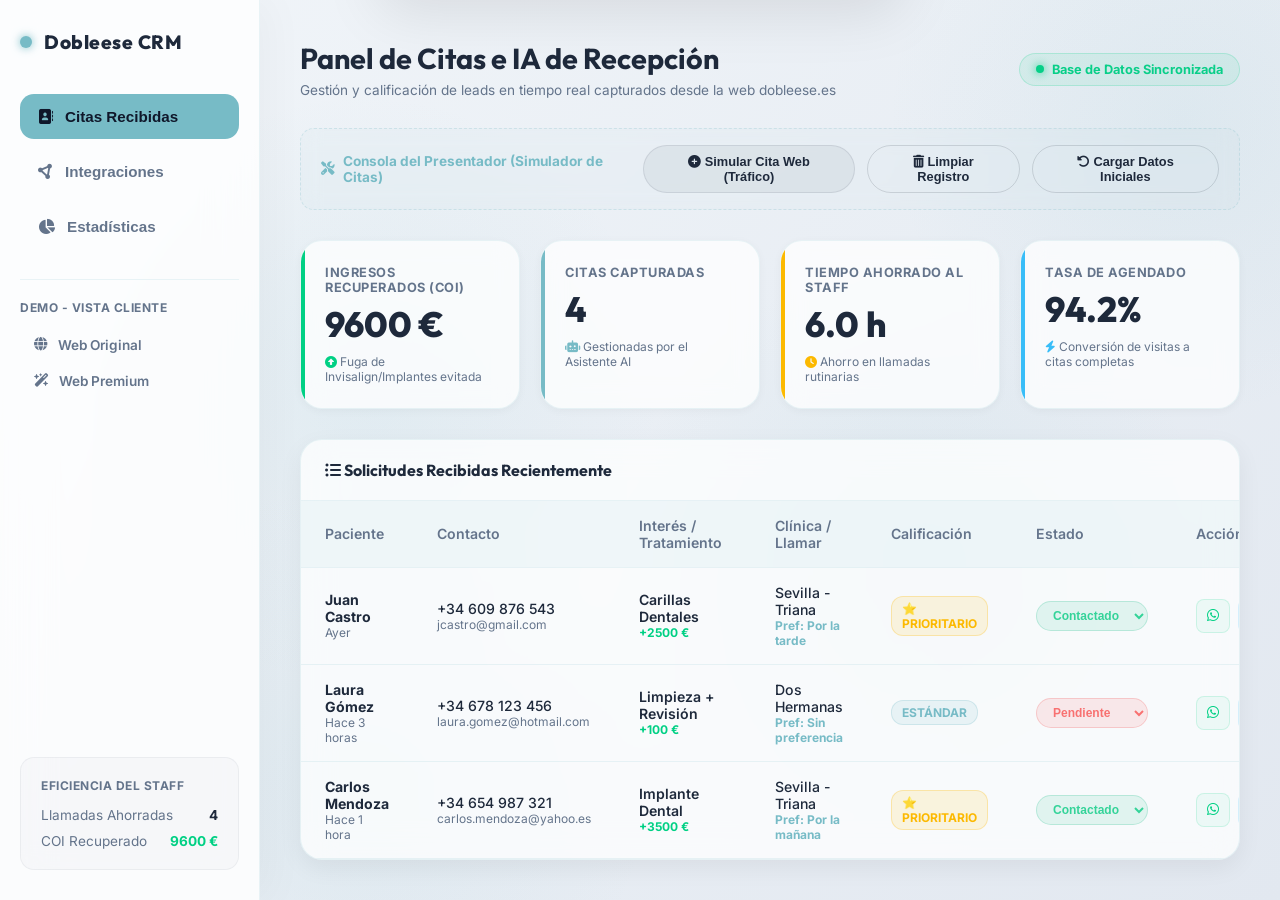
==== crm.html @ 1994ff89 "Initial commit - Dobleese Demo Scheduler" ====
<!DOCTYPE html>
<html lang="es">
<head>
    <meta charset="UTF-8">
    <meta name="viewport" content="width=device-width, initial-scale=1.0">
    <title>Dobleese CRM - Panel de Recepción y Control de Citas</title>
    <!-- FontAwesome para Iconos -->
    <link rel="stylesheet" href="https://cdnjs.cloudflare.com/ajax/libs/font-awesome/6.4.0/css/all.min.css">
    <link rel="stylesheet" href="styles_crm.css">
</head>
<body>
    <!-- Glow backgrounds for the dashboard -->
    <div class="glow-bg" style="top: 10%; left: 5%;"></div>
    <div class="glow-bg" style="bottom: 5%; right: 5%;"></div>

    <!-- ===================================================================
         BARRA LATERAL (Sidebar)
         =================================================================== -->
    <aside class="crm-sidebar">
        <div>
            <div class="sidebar-logo">
                <div class="logo-dot"></div>
                <span>Dobleese CRM</span>
            </div>
            
            <div class="sidebar-menu">
                <button class="menu-item active">
                    <i class="fa-solid fa-address-book"></i> Citas Recibidas
                </button>
                <button class="menu-item" onclick="alert('Funcionalidad de configuración e integración disponible en la versión comercial final.')">
                    <i class="fa-solid fa-circle-nodes"></i> Integraciones
                </button>
                <button class="menu-item" onclick="alert('Funcionalidad de analítica avanzada disponible en la versión comercial final.')">
                    <i class="fa-solid fa-chart-pie"></i> Estadísticas
                </button>
            </div>

            <!-- DEMO VIEWS MENU -->
            <div class="sidebar-demo-sec">
                <div class="sidebar-demo-title">Demo - Vista Cliente</div>
                <a href="index.html" target="_blank" class="demo-link-item">
                    <i class="fa-solid fa-globe"></i> Web Original
                </a>
                <a href="index_mejorado.html" target="_blank" class="demo-link-item">
                    <i class="fa-solid fa-wand-magic-sparkles"></i> Web Premium
                </a>
            </div>
        </div>

        <div class="sidebar-box">
            <div class="sidebar-box-title">Eficiencia del Staff</div>
            <div class="sidebar-stat">
                <span>Llamadas Ahorradas</span>
                <strong id="sidebar-calls-saved">0</strong>
            </div>
            <div class="sidebar-stat">
                <span>COI Recuperado</span>
                <strong id="sidebar-coi-saved" style="color: var(--crm-success);">0 €</strong>
            </div>
        </div>
    </aside>

    <!-- ===================================================================
         CUERPO PRINCIPAL (Main Dashboard)
         =================================================================== -->
    <main class="crm-main">
        <div class="glow-bg" style="top: -20%; right: -20%;"></div>
        <div class="glow-bg" style="bottom: -20%; left: -20%;"></div>
        
        <!-- Cabecera -->
        <div class="crm-header">
            <div class="crm-header-title">
                <h1>Panel de Citas e IA de Recepción</h1>
                <p>Gestión y calificación de leads en tiempo real capturados desde la web dobleese.es</p>
            </div>
            
            <div class="crm-status-pill">
                <div class="pulse-dot"></div>
                <span>Base de Datos Sincronizada</span>
            </div>
        </div>

        <!-- Consola del Presentador (Simulador de Tráfico) -->
        <div class="sim-console">
            <div class="sim-console-title">
                <i class="fa-solid fa-screwdriver-wrench"></i> Consola del Presentador (Simulador de Citas)
            </div>
            <div class="sim-btn-group">
                <button class="sim-btn" id="btn-sim-lead"><i class="fa-solid fa-circle-plus"></i> Simular Cita Web (Tráfico)</button>
                <button class="sim-btn clear" id="btn-sim-clear"><i class="fa-solid fa-trash-can"></i> Limpiar Registro</button>
                <button class="sim-btn clear" id="btn-sim-reset-stats"><i class="fa-solid fa-rotate-left"></i> Cargar Datos Iniciales</button>
            </div>
        </div>

        <!-- Fila de Tarjetas de Indicadores (KPIs) -->
        <div class="kpi-row">
            <div class="kpi-box revenue">
                <div class="kpi-label">Ingresos Recuperados (COI)</div>
                <div class="kpi-number" id="kpi-revenue">0 €</div>
                <div class="kpi-desc"><i class="fa-solid fa-circle-up" style="color:var(--crm-success);"></i> Fuga de Invisalign/Implantes evitada</div>
            </div>
            <div class="kpi-box leads">
                <div class="kpi-label">Citas Capturadas</div>
                <div class="kpi-number" id="kpi-leads-count">0</div>
                <div class="kpi-desc"><i class="fa-solid fa-robot" style="color:var(--crm-primary);"></i> Gestionadas por el Asistente AI</div>
            </div>
            <div class="kpi-box hours">
                <div class="kpi-label">Tiempo Ahorrado al Staff</div>
                <div class="kpi-number" id="kpi-hours-saved">0 h</div>
                <div class="kpi-desc"><i class="fa-solid fa-clock" style="color:var(--crm-warning);"></i> Ahorro en llamadas rutinarias</div>
            </div>
            <div class="kpi-box conv">
                <div class="kpi-label">Tasa de Agendado</div>
                <div class="kpi-number" id="kpi-conv-rate">94.2%</div>
                <div class="kpi-desc"><i class="fa-solid fa-bolt" style="color:var(--crm-info);"></i> Conversión de visitas a citas completas</div>
            </div>
        </div>

        <!-- Tabla de Leads -->
        <div class="panel-card">
            <div class="table-header-row">
                <div class="table-header-title"><i class="fa-solid fa-list-ul"></i> Solicitudes Recibidas Recientemente</div>
            </div>
            
            <table class="crm-table">
                <thead>
                    <tr>
                        <th>Paciente</th>
                        <th>Contacto</th>
                        <th>Interés / Tratamiento</th>
                        <th>Clínica / Llamar</th>
                        <th>Calificación</th>
                        <th>Estado</th>
                        <th>Acción Rápida</th>
                    </tr>
                </thead>
                <tbody id="leads-table-body">
                    <!-- Los leads se inyectan dinámicamente -->
                </tbody>
            </table>
        </div>
    </main>

    <!-- Toast de Notificación Flotante -->
    <div class="crm-toast" id="crm-toast-banner">
        <div class="toast-icon">
            <i class="fa-solid fa-bell"></i>
        </div>
        <div class="toast-content">
            <div class="toast-title" id="toast-title">Cita Prioritaria Capturada</div>
            <div class="toast-desc" id="toast-desc">María García ha solicitado Invisalign en Sevilla - Triana</div>
        </div>
        <div class="toast-value" id="toast-value">+3.500 €</div>
    </div>

    <!-- Lógica del CRM -->
    <script>
        // Datos iniciales de simulación
        const INITIAL_LEADS = [
            {
                id: "lead_1",
                name: "María García",
                phone: "+34 612 345 678",
                email: "maria.garcia@gmail.com",
                treatment: "Invisalign (Ortodoncia)",
                value: 3500,
                location: "Sevilla - Triana",
                timePref: "Por la tarde",
                isPrioritary: true,
                date: "Hace 10 min",
                status: "Pendiente"
            },
            {
                id: "lead_2",
                name: "Carlos Mendoza",
                phone: "+34 654 987 321",
                email: "carlos.mendoza@yahoo.es",
                treatment: "Implante Dental",
                value: 3500,
                location: "Sevilla - Triana",
                timePref: "Por la mañana",
                isPrioritary: true,
                date: "Hace 1 hora",
                status: "Contactado"
            },
            {
                id: "lead_3",
                name: "Laura Gómez",
                phone: "+34 678 123 456",
                email: "laura.gomez@hotmail.com",
                treatment: "Limpieza + Revisión",
                value: 100,
                location: "Dos Hermanas",
                timePref: "Sin preferencia",
                isPrioritary: false,
                date: "Hace 3 horas",
                status: "Pendiente"
            },
            {
                id: "lead_4",
                name: "Juan Castro",
                phone: "+34 609 876 543",
                email: "jcastro@gmail.com",
                treatment: "Carillas Dentales",
                value: 2500,
                location: "Sevilla - Triana",
                timePref: "Por la tarde",
                isPrioritary: true,
                date: "Ayer",
                status: "Contactado"
            }
        ];

        let state = {
            leads: [],
            stats: { revenue: 0, leadsCount: 0, hoursSaved: 0.0 }
        };

        // Audio chime (Web Audio API)
        function playNotificationSound() {
            try {
                const ctx = new (window.AudioContext || window.webkitAudioContext)();
                const osc = ctx.createOscillator();
                const gain = ctx.createGain();
                osc.connect(gain);
                gain.connect(ctx.destination);
                
                osc.type = 'sine';
                osc.frequency.setValueAtTime(587.33, ctx.currentTime); // D5
                gain.gain.setValueAtTime(0.08, ctx.currentTime);
                osc.start(ctx.currentTime);
                osc.frequency.setValueAtTime(783.99, ctx.currentTime + 0.1); // G5
                osc.stop(ctx.currentTime + 0.35);
            } catch (e) {
                console.log("AudioContext bloqueado:", e);
            }
        }

        // Cargar datos
        function loadData() {
            const saved = localStorage.getItem("dobleese_leads");
            if (saved) {
                state.leads = JSON.parse(saved);
            } else {
                state.leads = [...INITIAL_LEADS];
                localStorage.setItem("dobleese_leads", JSON.stringify(state.leads));
            }
            calculateStats();
        }

        function calculateStats() {
            let revenue = 0;
            let leadsCount = state.leads.length;
            let hoursSaved = leadsCount * 1.5;
            state.leads.forEach(l => { revenue += l.value; });

            state.stats = { revenue, leadsCount, hoursSaved };
            renderDashboard();
        }

        // Renderizado de tabla y KPIs
        function renderDashboard() {
            const revenueFormatted = new Intl.NumberFormat("es-ES", { style: "currency", currency: "EUR", maximumFractionDigits: 0 }).format(state.stats.revenue);
            
            document.getElementById("kpi-revenue").innerText = revenueFormatted;
            document.getElementById("kpi-leads-count").innerText = state.stats.leadsCount;
            document.getElementById("kpi-hours-saved").innerText = state.stats.hoursSaved.toFixed(1) + " h";
            
            document.getElementById("sidebar-calls-saved").innerText = state.stats.leadsCount;
            document.getElementById("sidebar-coi-saved").innerText = revenueFormatted;

            const tbody = document.getElementById("leads-table-body");
            tbody.innerHTML = "";

            if (state.leads.length === 0) {
                tbody.innerHTML = `
                    <tr>
                        <td colspan="7" style="text-align: center; color: var(--crm-text-muted); padding: 50px;">
                            <i class="fa-solid fa-folder-open" style="font-size: 2.5rem; margin-bottom: 12px; display: block; color: var(--crm-text-muted);"></i>
                            No hay leads registrados aún. Completa el flujo de chat en la web para sincronizar.
                        </td>
                    </tr>
                `;
                return;
            }

            [...state.leads].reverse().forEach(lead => {
                const tr = document.createElement("tr");
                const qualClass = lead.isPrioritary ? "gold" : "standard";
                const qualText = lead.isPrioritary ? "⭐ Prioritario" : "Estándar";
                
                // Clases de estado
                const statusClass = lead.status.toLowerCase() === "contactado" ? "contactado" : "pendiente";

                tr.innerHTML = `
                    <td>
                        <div style="font-weight: 700; color: var(--crm-text-white);">${lead.name}</div>
                        <div style="font-size: 0.75rem; color: var(--crm-text-muted);">${lead.date}</div>
                    </td>
                    <td>
                        <div style="font-weight: 500;">${lead.phone}</div>
                        <div style="font-size: 0.75rem; color: var(--crm-text-muted);">${lead.email}</div>
                    </td>
                    <td>
                        <div style="font-weight: 600; color: var(--crm-text-white);">${lead.treatment}</div>
                        <div style="font-size: 0.75rem; color: var(--crm-success); font-weight: 700;">+${lead.value} €</div>
                    </td>
                    <td>
                        <div style="font-weight: 500;">${lead.location}</div>
                        <div style="font-size: 0.75rem; color: var(--crm-primary); font-weight: 700;">Pref: ${lead.timePref}</div>
                    </td>
                    <td>
                        <span class="priority-tag ${qualClass}">${qualText}</span>
                    </td>
                    <td>
                        <select class="status-badge ${statusClass}" onchange="changeLeadStatus('${lead.id}', this)">
                            <option value="Pendiente" ${lead.status === 'Pendiente' ? 'selected' : ''}>Pendiente</option>
                            <option value="Contactado" ${lead.status === 'Contactado' ? 'selected' : ''}>Contactado</option>
                        </select>
                    </td>
                    <td>
                        <div class="action-group">
                            <button class="crm-btn-action whatsapp" title="Contactar por WhatsApp" onclick="contactWhatsApp('${lead.phone}', '${lead.name}', '${lead.treatment}', '${lead.location}')">
                                <i class="fa-brands fa-whatsapp"></i>
                            </button>
                            <button class="crm-btn-action gmail" title="Enviar Correo de Cita" onclick="contactGmail('${lead.email}', '${lead.name}', '${lead.treatment}', '${lead.location}')">
                                <i class="fa-regular fa-envelope"></i>
                            </button>
                            <button class="crm-btn-action delete" title="Eliminar Lead" onclick="deleteLead('${lead.id}')">
                                <i class="fa-regular fa-trash-can"></i>
                            </button>
                        </div>
                    </td>
                `;
                tbody.appendChild(tr);
            });
        }

        // WhatsApp trigger
        window.contactWhatsApp = (phone, name, treatment, location) => {
            const rawPhone = phone.replace(/[^0-9+]/g, '');
            const text = encodeURIComponent(`Hola ${name}, te escribimos de Clínica Dental Dobleese para informarte de que hemos recibido tu solicitud de valoración de ${treatment} en nuestra clínica de ${location}. ¿Te viene bien hablar ahora para fijar tu diagnóstico gratuito?`);
            const url = `https://api.whatsapp.com/send?phone=${rawPhone}&text=${text}`;
            window.open(url, '_blank');
        };

        // Gmail trigger
        window.contactGmail = (email, name, treatment, location) => {
            const subject = encodeURIComponent(`Pre-reserva de cita: ${treatment} | Dobleese Clínica Dental`);
            const body = encodeURIComponent(`Hola ${name},\n\nHemos recibido tu solicitud de consulta para ${treatment} en Dobleese ${location}.\n\nPara agendar tu consulta y diagnóstico completo de forma totalmente gratuita, indícanos por esta vía si prefieres que te llamemos por teléfono o respóndenos indicando las horas que mejor te vengan.\n\nAtentamente,\nEquipo de Recepción de Dobleese.`);
            const url = `mailto:${email}?subject=${subject}&body=${body}`;
            window.open(url, '_blank');
        };

        // Cambiar estado de lead
        window.changeLeadStatus = (id, selectEl) => {
            const lead = state.leads.find(l => l.id === id);
            if (lead) {
                lead.status = selectEl.value;
                localStorage.setItem("dobleese_leads", JSON.stringify(state.leads));
                
                // Actualizar estilo CSS
                selectEl.className = `status-badge ${selectEl.value.toLowerCase()}`;
                
                showToastNotification(
                    "Estado Actualizado",
                    `Lead ${lead.name} marcado como ${lead.status}`,
                    "OK",
                    "var(--crm-info)"
                );
            }
        };

        // Eliminar lead
        window.deleteLead = (id) => {
            if (confirm("¿Seguro que deseas eliminar este registro?")) {
                state.leads = state.leads.filter(l => l.id !== id);
                localStorage.setItem("dobleese_leads", JSON.stringify(state.leads));
                calculateStats();
            }
        };

        // Mostrar Notificación Flotante
        function showToastNotification(title, desc, val, color) {
            const toast = document.getElementById("crm-toast-banner");
            document.getElementById("toast-title").innerText = title;
            document.getElementById("toast-desc").innerText = desc;
            
            const badge = document.getElementById("toast-value");
            badge.innerText = val;
            badge.style.backgroundColor = color;
            
            toast.classList.add("active");
            setTimeout(() => {
                toast.classList.remove("active");
            }, 4500);
        }

        // Escuchar cambios de localStorage en tiempo real (Sincronización multi-pestaña)
        window.addEventListener("storage", () => {
            const oldLength = state.leads.length;
            loadData();
            
            // Si hay un lead nuevo, emitir alerta sonora y visual
            if (state.leads.length > oldLength) {
                const newLead = state.leads[state.leads.length - 1];
                playNotificationSound();
                showToastNotification(
                    newLead.isPrioritary ? "⭐ Lead de Alta Prioridad Capturado" : "Nueva Reserva Recibida",
                    `${newLead.name} solicita ${newLead.treatment}`,
                    `+${newLead.value} €`,
                    newLead.isPrioritary ? "var(--crm-warning)" : "var(--crm-success)"
                );
            }
        });

        // Eventos de la Consola del Simulador
        document.getElementById("btn-sim-lead").addEventListener("click", () => {
            const listNames = ["Andrés Lozano", "Patricia Herrera", "Manuel Solís", "Lucía Delgado", "Alberto Marín"];
            const listTreatments = [
                { name: "Invisalign (Ortodoncia)", val: 3500, prio: true },
                { name: "Implante Dental", val: 3500, prio: true },
                { name: "Carillas Dentales", val: 2500, prio: true },
                { name: "Blanqueamiento Dental", val: 500, prio: false },
                { name: "Revisión Bucal Completa", val: 100, prio: false }
            ];
            const listLocations = ["Dos Hermanas", "Sevilla - Triana"];
            const listTime = ["Por la mañana", "Por la tarde", "Sin preferencia"];
            
            const name = listNames[Math.floor(Math.random() * listNames.length)];
            const treatmentObj = listTreatments[Math.floor(Math.random() * listTreatments.length)];
            const location = listLocations[Math.floor(Math.random() * listLocations.length)];
            const timePref = listTime[Math.floor(Math.random() * listTime.length)];
            
            const newLead = {
                id: "sim_" + Math.random().toString(36).substr(2, 9),
                name: name,
                phone: "+34 " + Math.floor(600000000 + Math.random() * 99999999),
                email: name.toLowerCase().replace(" ", ".") + "@gmail.com",
                treatment: treatmentObj.name,
                value: treatmentObj.val,
                location: location,
                timePref: timePref,
                isPrioritary: treatmentObj.prio,
                date: "Ahora mismo",
                status: "Pendiente"
            };
            
            state.leads.push(newLead);
            localStorage.setItem("dobleese_leads", JSON.stringify(state.leads));
            calculateStats();
            
            // Forzar disparo del alert y notificación en esta misma pestaña
            playNotificationSound();
            showToastNotification(
                newLead.isPrioritary ? "⭐ Lead de Alta Prioridad Capturado" : "Nueva Reserva Recibida",
                `${newLead.name} solicita ${newLead.treatment}`,
                `+${newLead.value} €`,
                newLead.isPrioritary ? "var(--crm-warning)" : "var(--crm-success)"
            );
        });

        document.getElementById("btn-sim-clear").addEventListener("click", () => {
            if (confirm("¿Quieres vaciar los leads cargados en la demo?")) {
                state.leads = [];
                localStorage.setItem("dobleese_leads", JSON.stringify(state.leads));
                calculateStats();
            }
        });

        document.getElementById("btn-sim-reset-stats").addEventListener("click", () => {
            state.leads = [...INITIAL_LEADS];
            localStorage.setItem("dobleese_leads", JSON.stringify(state.leads));
            calculateStats();
        });

        // Carga inicial
        loadData();
    </script>
</body>
</html>
---- styles_crm.css ----
/* ==========================================================================
   CRM STYLING - CLINIC RECEPTION DASHBOARD
   ========================================================================== */

@import url('https://fonts.googleapis.com/css2?family=Outfit:wght@300;400;500;600;700;800;900&family=Inter:wght@300;400;500;600;700&display=swap');

:root {
    --crm-primary: #77bbc6;
    --crm-secondary: #0f172a;       /* Dark slate */
    --crm-bg: #f1f5f9;              /* Light slate */
    --crm-card: rgba(255, 255, 255, 0.75);
    --crm-border: rgba(119, 187, 198, 0.15);
    
    --crm-text-white: #1e293b;
    --crm-text-muted: #64748b;
    
    /* Estados */
    --crm-success: #00d084;
    --crm-warning: #fcb900;
    --crm-danger: #cf2e2e;
    --crm-info: #38bdf8;
    
    --transition: all 0.35s cubic-bezier(0.4, 0, 0.2, 1);
    --radius-md: 14px;
    --radius-lg: 22px;

    /* Shadows (Lightened) */
    --shadow-sm: 0 2px 8px rgba(0, 0, 0, 0.04);
    --shadow-md: 0 8px 24px rgba(0, 0, 0, 0.06);
    --shadow-lg: 0 16px 40px rgba(0, 0, 0, 0.08);
    --shadow-xl: 0 24px 60px rgba(0, 0, 0, 0.1);
}

* {
    box-sizing: border-box;
    margin: 0;
    padding: 0;
}

body {
    font-family: 'Inter', sans-serif;
    background: linear-gradient(135deg, #f1f5f9 0%, #e2e8f0 100%);
    color: var(--crm-text-white);
    min-height: 100vh;
    display: grid;
    grid-template-columns: 260px 1fr;
    overflow: hidden;
    position: relative;
}

/* Glow Background effect */
.glow-bg {
    position: absolute;
    width: 600px;
    height: 600px;
    background: radial-gradient(circle, rgba(119, 187, 198, 0.12) 0%, transparent 70%);
    pointer-events: none;
    z-index: 0;
    opacity: 0.8;
}

/* ==========================================================================
   SIDEBAR
   ========================================================================== */

.crm-sidebar {
    background: rgba(255, 255, 255, 0.8);
    backdrop-filter: blur(25px);
    -webkit-backdrop-filter: blur(25px);
    border-right: 1px solid var(--crm-border);
    padding: 30px 20px;
    display: flex;
    flex-direction: column;
    justify-content: space-between;
    height: 100vh;
    box-shadow: 10px 0 40px rgba(0, 0, 0, 0.03);
    z-index: 10;
}

.sidebar-logo {
    display: flex;
    align-items: center;
    gap: 12px;
    font-family: 'Outfit', sans-serif;
    font-weight: 800;
    font-size: 1.2rem;
    color: var(--crm-text-white);
    margin-bottom: 40px;
    letter-spacing: 0.5px;
}

.logo-dot {
    width: 12px;
    height: 12px;
    background-color: var(--crm-primary);
    border-radius: 50%;
    box-shadow: 0 0 10px var(--crm-primary);
}

.sidebar-menu {
    display: flex;
    flex-direction: column;
    gap: 10px;
    flex: 1;
}

.menu-item {
    background: none;
    border: none;
    color: var(--crm-text-muted);
    padding: 14px 18px;
    border-radius: var(--radius-md);
    font-size: 0.95rem;
    font-weight: 600;
    cursor: pointer;
    text-align: left;
    display: flex;
    align-items: center;
    gap: 12px;
    transition: var(--transition);
}

.menu-item:hover {
    color: var(--crm-text-white);
    background-color: rgba(30, 41, 59, 0.04);
}

.menu-item.active {
    background-color: var(--crm-primary);
    color: var(--crm-secondary);
}

.sidebar-box {
    background: rgba(30, 41, 59, 0.02);
    border: 1px solid rgba(30, 41, 59, 0.05);
    padding: 20px;
    border-radius: var(--radius-md);
}

.sidebar-box-title {
    font-size: 0.75rem;
    font-weight: 700;
    text-transform: uppercase;
    color: var(--crm-text-muted);
    margin-bottom: 14px;
    letter-spacing: 0.5px;
}

.sidebar-stat {
    display: flex;
    justify-content: space-between;
    font-size: 0.85rem;
    color: var(--crm-text-muted);
    margin-bottom: 10px;
}

.sidebar-stat:last-child {
    margin-bottom: 0;
}

.sidebar-stat strong {
    color: var(--crm-text-white);
    font-weight: 700;
}

/* ==========================================================================
   MAIN DASHBOARD CONTENT
   ========================================================================== */

.crm-main {
    padding: 40px;
    overflow-y: auto;
    overflow-x: hidden;
    display: flex;
    flex-direction: column;
    height: 100vh;
    position: relative;
    z-index: 1;
}

/* Header */
.crm-header {
    display: flex;
    justify-content: space-between;
    align-items: center;
    margin-bottom: 30px;
}

.crm-header-title h1 {
    font-size: 1.8rem;
    font-weight: 700;
    font-family: 'Outfit', sans-serif;
    color: var(--crm-text-white);
    margin-bottom: 6px;
}

.crm-header-title p {
    font-size: 0.85rem;
    color: var(--crm-text-muted);
}

.crm-status-pill {
    display: flex;
    align-items: center;
    gap: 8px;
    background-color: rgba(0, 208, 130, 0.08);
    color: var(--crm-success);
    border: 1px solid rgba(0, 208, 130, 0.2);
    padding: 8px 16px;
    border-radius: 30px;
    font-size: 0.8rem;
    font-weight: 700;
}

.crm-status-pill .pulse-dot {
    width: 8px;
    height: 8px;
    background-color: var(--crm-success);
    border-radius: 50%;
    box-shadow: 0 0 10px var(--crm-success);
    animation: crmPulse 1.8s infinite;
}

@keyframes crmPulse {
    0% { transform: scale(0.9); opacity: 0.7; }
    50% { transform: scale(1.1); opacity: 1; }
    100% { transform: scale(0.9); opacity: 0.7; }
}

/* Simulator controls bar */
.sim-console {
    background: rgba(119, 187, 198, 0.03);
    border: 1px dashed rgba(119, 187, 198, 0.25);
    backdrop-filter: blur(10px);
    -webkit-backdrop-filter: blur(10px);
    border-radius: var(--radius-md);
    padding: 16px 20px;
    margin-bottom: 30px;
    display: flex;
    align-items: center;
    justify-content: space-between;
}

.sim-console-title {
    font-size: 0.85rem;
    font-weight: 700;
    color: var(--crm-primary);
    display: flex;
    align-items: center;
    gap: 8px;
}

.sim-btn-group {
    display: flex;
    gap: 12px;
}

.sim-btn {
    background-color: rgba(30, 41, 59, 0.05);
    color: var(--crm-text-white);
    border: 1px solid rgba(30, 41, 59, 0.1);
    padding: 8px 18px;
    border-radius: 30px;
    font-size: 0.8rem;
    font-weight: 600;
    cursor: pointer;
    transition: var(--transition);
}

.sim-btn:hover {
    background-color: var(--crm-primary);
    color: var(--crm-secondary);
}

.sim-btn.clear {
    background-color: transparent;
    border: 1px solid rgba(30, 41, 59, 0.15);
}

.sim-btn.clear:hover {
    background-color: rgba(239, 68, 68, 0.15);
    color: #f87171;
    border-color: rgba(239, 68, 68, 0.3);
}

/* KPI cards grid */
.kpi-row {
    display: grid;
    grid-template-columns: repeat(auto-fit, minmax(220px, 1fr));
    gap: 20px;
    margin-bottom: 30px;
}

.kpi-box {
    background: var(--crm-card);
    border: 1px solid var(--crm-border);
    backdrop-filter: blur(12px);
    -webkit-backdrop-filter: blur(12px);
    padding: 24px;
    border-radius: var(--radius-lg);
    position: relative;
    overflow: hidden;
    transition: var(--transition);
    box-shadow: var(--shadow-sm);
}

.kpi-box:hover {
    transform: translateY(-2px);
    border-color: rgba(119, 187, 198, 0.25);
    box-shadow: var(--shadow-md);
}

.kpi-box::after {
    content: '';
    position: absolute;
    top: 0;
    left: 0;
    width: 4px;
    height: 100%;
    background-color: var(--crm-text-muted);
}

.kpi-box.revenue::after { background-color: var(--crm-success); }
.kpi-box.leads::after { background-color: var(--crm-primary); }
.kpi-box.hours::after { background-color: var(--crm-warning); }
.kpi-box.conv::after { background-color: var(--crm-info); }

.kpi-label {
    font-size: 0.8rem;
    text-transform: uppercase;
    font-weight: 700;
    color: var(--crm-text-muted);
    letter-spacing: 0.5px;
    margin-bottom: 10px;
}

.kpi-number {
    font-size: 2.2rem;
    font-weight: 800;
    color: var(--crm-text-white);
    font-family: 'Outfit', sans-serif;
    line-height: 1.1;
}

.kpi-desc {
    font-size: 0.75rem;
    color: var(--crm-text-muted);
    margin-top: 10px;
}

/* ==========================================================================
   DATA TABLE LISTING
   ========================================================================== */

.panel-card {
    background: var(--crm-card);
    border: 1px solid var(--crm-border);
    backdrop-filter: blur(16px);
    -webkit-backdrop-filter: blur(16px);
    border-radius: var(--radius-lg);
    overflow: hidden;
    box-shadow: var(--shadow-md);
}

/* Sidebar Demo Views section */
.sidebar-demo-sec {
    margin-top: 30px;
    padding-top: 20px;
    border-top: 1px solid var(--crm-border);
}

.sidebar-demo-title {
    font-size: 0.75rem;
    font-weight: 700;
    text-transform: uppercase;
    color: var(--crm-text-muted);
    margin-bottom: 12px;
    letter-spacing: 0.5px;
}

.demo-link-item {
    background: none;
    border: none;
    color: var(--crm-text-muted);
    padding: 10px 14px;
    border-radius: var(--radius-md);
    font-size: 0.85rem;
    font-weight: 600;
    cursor: pointer;
    text-align: left;
    display: flex;
    align-items: center;
    gap: 10px;
    text-decoration: none;
    transition: var(--transition);
}

.demo-link-item:hover {
    color: var(--crm-primary);
    background-color: rgba(119, 187, 198, 0.05);
}

.table-header-row {
    padding: 20px 24px;
    border-bottom: 1px solid var(--crm-border);
    display: flex;
    justify-content: space-between;
    align-items: center;
}

.table-header-title {
    font-size: 1rem;
    font-weight: 700;
    font-family: 'Outfit', sans-serif;
}

.crm-table {
    width: 100%;
    border-collapse: collapse;
    text-align: left;
    font-size: 0.88rem;
}

.crm-table th {
    background-color: rgba(119, 187, 198, 0.08);
    color: var(--crm-text-muted);
    font-weight: 600;
    padding: 16px 24px;
    border-bottom: 1px solid var(--crm-border);
}

.crm-table td {
    padding: 16px 24px;
    color: var(--crm-text-white);
    border-bottom: 1px solid var(--crm-border);
    vertical-align: middle;
}

.crm-table tr:hover {
    background-color: rgba(30, 41, 59, 0.02);
}

.crm-table tr:last-child td {
    border-bottom: none;
}

/* Status Select */
.status-badge {
    background: rgba(30, 41, 59, 0.04);
    border: 1px solid rgba(30, 41, 59, 0.1);
    color: var(--crm-text-white);
    padding: 6px 12px;
    border-radius: 20px;
    font-size: 0.75rem;
    font-weight: 600;
    outline: none;
    cursor: pointer;
    transition: var(--transition);
}

.status-badge.pendiente {
    background-color: rgba(239, 68, 68, 0.1);
    color: #f87171;
    border-color: rgba(239, 68, 68, 0.2);
}

.status-badge.contactado {
    background-color: rgba(16, 185, 129, 0.1);
    color: #34d399;
    border-color: rgba(16, 185, 129, 0.2);
}

/* Badge Qualification */
.priority-tag {
    display: inline-flex;
    align-items: center;
    padding: 4px 10px;
    border-radius: 12px;
    font-size: 0.75rem;
    font-weight: 700;
    text-transform: uppercase;
}

.priority-tag.gold {
    background-color: rgba(252, 185, 0, 0.12);
    color: var(--crm-warning);
    border: 1px solid rgba(252, 185, 0, 0.25);
}

.priority-tag.standard {
    background-color: rgba(119, 187, 198, 0.12);
    color: var(--crm-primary);
    border: 1px solid rgba(119, 187, 198, 0.25);
}

/* CRM Action Buttons */
.action-group {
    display: flex;
    gap: 8px;
}

.crm-btn-action {
    background-color: rgba(30, 41, 59, 0.03);
    border: 1px solid rgba(30, 41, 59, 0.08);
    color: var(--crm-text-white);
    width: 34px;
    height: 34px;
    border-radius: 8px;
    display: flex;
    justify-content: center;
    align-items: center;
    cursor: pointer;
    font-size: 0.85rem;
    transition: var(--transition);
}

.crm-btn-action:hover {
    background-color: var(--crm-primary);
    color: var(--crm-secondary);
    border-color: var(--crm-primary);
}

.crm-btn-action.whatsapp {
    color: var(--crm-success);
    background-color: rgba(0, 208, 130, 0.05);
    border-color: rgba(0, 208, 130, 0.15);
}

.crm-btn-action.whatsapp:hover {
    background-color: var(--crm-success);
    color: var(--crm-secondary);
    border-color: var(--crm-success);
}

.crm-btn-action.gmail {
    color: var(--crm-info);
    background-color: rgba(56, 189, 248, 0.05);
    border-color: rgba(56, 189, 248, 0.15);
}

.crm-btn-action.gmail:hover {
    background-color: var(--crm-info);
    color: var(--crm-secondary);
    border-color: var(--crm-info);
}

.crm-btn-action.delete:hover {
    background-color: var(--crm-danger);
    color: var(--crm-text-white);
    border-color: var(--crm-danger);
}

/* ==========================================================================
   TOAST NOTIFICATION (Slide-down)
   ========================================================================== */

.crm-toast {
    position: fixed;
    top: -100px;
    left: 50%;
    transform: translateX(-50%);
    background: rgba(255, 255, 255, 0.95);
    backdrop-filter: blur(15px);
    -webkit-backdrop-filter: blur(15px);
    border: 2px solid var(--crm-primary);
    padding: 16px 28px;
    border-radius: var(--radius-md);
    box-shadow: var(--shadow-xl);
    z-index: 100000;
    display: flex;
    align-items: center;
    gap: 16px;
    color: var(--crm-text-white);
    width: 90%;
    max-width: 520px;
    transition: all 0.5s cubic-bezier(0.175, 0.885, 0.32, 1.275);
}

.crm-toast.active {
    top: 30px;
}

.toast-icon {
    width: 44px;
    height: 44px;
    background-color: rgba(119, 187, 198, 0.15);
    border-radius: 50%;
    display: flex;
    justify-content: center;
    align-items: center;
    color: var(--crm-primary);
    font-size: 1.25rem;
}

.toast-content {
    flex: 1;
}

.toast-title {
    font-family: 'Outfit', sans-serif;
    font-weight: 700;
    font-size: 0.95rem;
    margin-bottom: 2px;
    color: var(--crm-primary);
}

.toast-desc {
    font-size: 0.8rem;
    color: var(--crm-text-muted);
}

.toast-value {
    background-color: var(--crm-success);
    color: var(--crm-secondary);
    font-weight: 800;
    padding: 6px 12px;
    border-radius: 6px;
    font-size: 0.75rem;
}
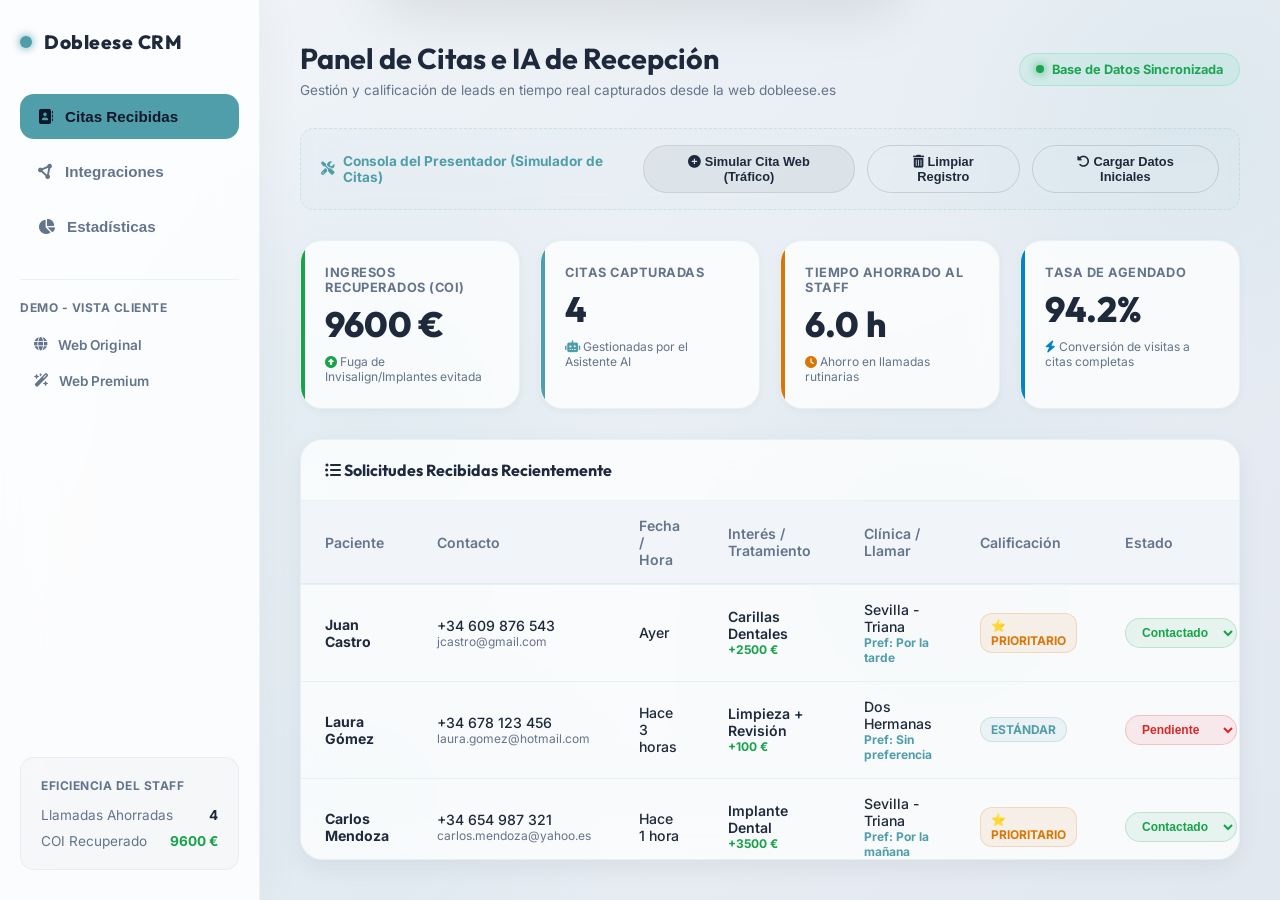
==== commit 29dbe5ba: "Add scroll container wrapper to CRM table card, introduce explicit Fecha / Hora column, and use loca" ====
--- a/crm.html
+++ b/crm.html
@@ -122,22 +122,25 @@
                 <div class="table-header-title"><i class="fa-solid fa-list-ul"></i> Solicitudes Recibidas Recientemente</div>
             </div>
             
-            <table class="crm-table">
-                <thead>
-                    <tr>
-                        <th>Paciente</th>
-                        <th>Contacto</th>
-                        <th>Interés / Tratamiento</th>
-                        <th>Clínica / Llamar</th>
-                        <th>Calificación</th>
-                        <th>Estado</th>
-                        <th>Acción Rápida</th>
-                    </tr>
-                </thead>
-                <tbody id="leads-table-body">
-                    <!-- Los leads se inyectan dinámicamente -->
-                </tbody>
-            </table>
+            <div class="table-container">
+                <table class="crm-table">
+                    <thead>
+                        <tr>
+                            <th>Paciente</th>
+                            <th>Contacto</th>
+                            <th>Fecha / Hora</th>
+                            <th>Interés / Tratamiento</th>
+                            <th>Clínica / Llamar</th>
+                            <th>Calificación</th>
+                            <th>Estado</th>
+                            <th>Acción Rápida</th>
+                        </tr>
+                    </thead>
+                    <tbody id="leads-table-body">
+                        <!-- Los leads se inyectan dinámicamente -->
+                    </tbody>
+                </table>
+            </div>
         </div>
     </main>
 
@@ -275,7 +278,7 @@
             if (state.leads.length === 0) {
                 tbody.innerHTML = `
                     <tr>
-                        <td colspan="7" style="text-align: center; color: var(--crm-text-muted); padding: 50px;">
+                        <td colspan="8" style="text-align: center; color: var(--crm-text-muted); padding: 50px;">
                             <i class="fa-solid fa-folder-open" style="font-size: 2.5rem; margin-bottom: 12px; display: block; color: var(--crm-text-muted);"></i>
                             No hay leads registrados aún. Completa el flujo de chat en la web para sincronizar.
                         </td>
@@ -295,11 +298,13 @@
                 tr.innerHTML = `
                     <td>
                         <div style="font-weight: 700; color: var(--crm-text-white);">${lead.name}</div>
-                        <div style="font-size: 0.75rem; color: var(--crm-text-muted);">${lead.date}</div>
                     </td>
                     <td>
                         <div style="font-weight: 500;">${lead.phone}</div>
                         <div style="font-size: 0.75rem; color: var(--crm-text-muted);">${lead.email}</div>
+                    </td>
+                    <td>
+                        <div style="font-weight: 500; color: var(--crm-text-white);">${lead.date}</div>
                     </td>
                     <td>
                         <div style="font-weight: 600; color: var(--crm-text-white);">${lead.treatment}</div>
@@ -442,7 +447,7 @@
                 location: location,
                 timePref: timePref,
                 isPrioritary: treatmentObj.prio,
-                date: "Ahora mismo",
+                date: new Date().toLocaleDateString("es-ES", { day: "2-digit", month: "2-digit" }) + " " + new Date().toLocaleTimeString("es-ES", { hour: "2-digit", minute: "2-digit", second: "2-digit" }),
                 status: "Pendiente"
             };
             
--- a/styles_crm.css
+++ b/styles_crm.css
@@ -5,7 +5,7 @@
 @import url('https://fonts.googleapis.com/css2?family=Outfit:wght@300;400;500;600;700;800;900&family=Inter:wght@300;400;500;600;700&display=swap');
 
 :root {
-    --crm-primary: #77bbc6;
+    --crm-primary: #4f9ea9;
     --crm-secondary: #0f172a;       /* Dark slate */
     --crm-bg: #f1f5f9;              /* Light slate */
     --crm-card: rgba(255, 255, 255, 0.75);
@@ -14,11 +14,11 @@
     --crm-text-white: #1e293b;
     --crm-text-muted: #64748b;
     
-    /* Estados */
-    --crm-success: #00d084;
-    --crm-warning: #fcb900;
-    --crm-danger: #cf2e2e;
-    --crm-info: #38bdf8;
+    /* Estados (Clinical dark-contrast versions) */
+    --crm-success: #16a34a;
+    --crm-warning: #d97706;
+    --crm-danger: #dc2626;
+    --crm-info: #0284c7;
     
     --transition: all 0.35s cubic-bezier(0.4, 0, 0.2, 1);
     --radius-md: 14px;
@@ -41,9 +41,10 @@
     font-family: 'Inter', sans-serif;
     background: linear-gradient(135deg, #f1f5f9 0%, #e2e8f0 100%);
     color: var(--crm-text-white);
-    min-height: 100vh;
+    height: 100vh;
     display: grid;
     grid-template-columns: 260px 1fr;
+    grid-template-rows: 100vh;
     overflow: hidden;
     position: relative;
 }
@@ -72,7 +73,7 @@
     display: flex;
     flex-direction: column;
     justify-content: space-between;
-    height: 100vh;
+    height: 100%;
     box-shadow: 10px 0 40px rgba(0, 0, 0, 0.03);
     z-index: 10;
 }
@@ -173,7 +174,8 @@
     overflow-x: hidden;
     display: flex;
     flex-direction: column;
-    height: 100vh;
+    height: 100%;
+    min-height: 0;
     position: relative;
     z-index: 1;
 }
@@ -421,12 +423,22 @@
     font-size: 0.88rem;
 }
 
+.table-container {
+    overflow-y: auto;
+    max-height: calc(100vh - 460px);
+    min-height: 250px;
+}
+
 .crm-table th {
-    background-color: rgba(119, 187, 198, 0.08);
+    position: sticky;
+    top: 0;
+    z-index: 10;
+    background-color: #f1f5f9; /* Solid background matching body */
     color: var(--crm-text-muted);
     font-weight: 600;
     padding: 16px 24px;
     border-bottom: 1px solid var(--crm-border);
+    box-shadow: inset 0 -1px 0 var(--crm-border);
 }
 
 .crm-table td {
@@ -459,15 +471,15 @@
 }
 
 .status-badge.pendiente {
-    background-color: rgba(239, 68, 68, 0.1);
-    color: #f87171;
-    border-color: rgba(239, 68, 68, 0.2);
+    background-color: rgba(220, 38, 38, 0.08);
+    color: var(--crm-danger);
+    border-color: rgba(220, 38, 38, 0.2);
 }
 
 .status-badge.contactado {
-    background-color: rgba(16, 185, 129, 0.1);
-    color: #34d399;
-    border-color: rgba(16, 185, 129, 0.2);
+    background-color: rgba(22, 163, 74, 0.08);
+    color: var(--crm-success);
+    border-color: rgba(22, 163, 74, 0.2);
 }
 
 /* Badge Qualification */
@@ -482,15 +494,15 @@
 }
 
 .priority-tag.gold {
-    background-color: rgba(252, 185, 0, 0.12);
+    background-color: rgba(217, 119, 6, 0.08);
     color: var(--crm-warning);
-    border: 1px solid rgba(252, 185, 0, 0.25);
+    border: 1px solid rgba(217, 119, 6, 0.2);
 }
 
 .priority-tag.standard {
-    background-color: rgba(119, 187, 198, 0.12);
+    background-color: rgba(79, 158, 169, 0.08);
     color: var(--crm-primary);
-    border: 1px solid rgba(119, 187, 198, 0.25);
+    border: 1px solid rgba(79, 158, 169, 0.2);
 }
 
 /* CRM Action Buttons */
